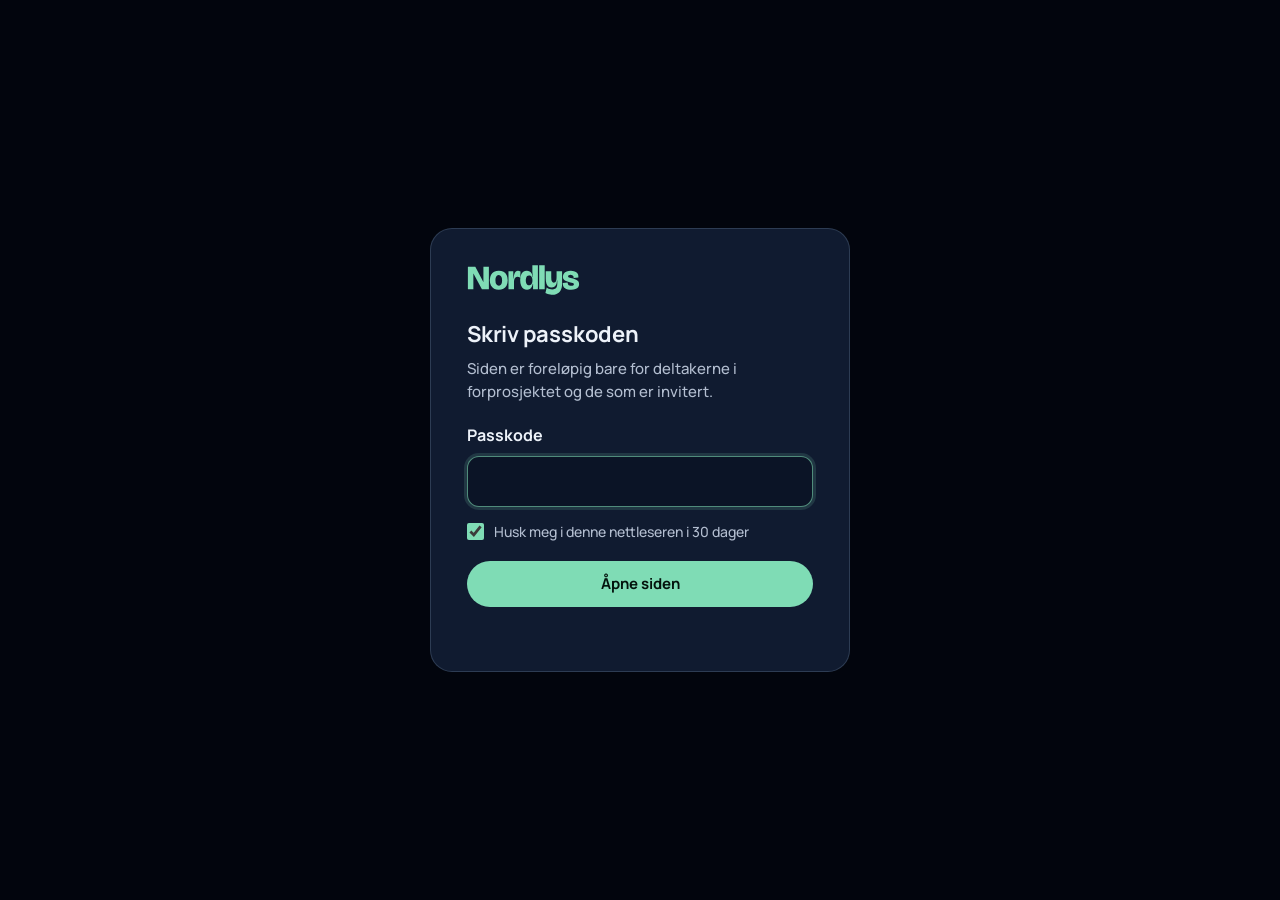
==== index.html @ d195fb76 "Nordlys: inngangen til nettsiden (passkode)" ====
<!doctype html>
<html lang="nb">
<head>
<meta charset="utf-8">
<meta name="viewport" content="width=device-width, initial-scale=1, viewport-fit=cover">
<title>Nordlys</title>
<meta name="robots" content="noindex, nofollow">
<meta name="referrer" content="no-referrer">
<meta name="theme-color" content="#02050D">
<link rel="icon" href="assets/node-mint.svg" type="image/svg+xml">
<style>
@font-face { font-family: 'Manrope'; src: url(assets/fonts/Manrope.ttf) format('truetype'); font-weight: 200 800; font-display: swap; }
:root { color-scheme: dark; --night: #02050D; --panel: #101B30; --panel-lo: #0B1426; --line2: rgba(170,200,235,0.19);
  --text: #EDF2F9; --text2: #B3BED0; --dim: #8492A8; --mint: #7FDCB5; --red: #FF8A78; }
* { box-sizing: border-box; }
[hidden] { display: none !important; }
html, body { height: 100%; }
body { margin: 0; background: var(--night); color: var(--text); font: 500 16px/1.55 'Manrope', system-ui, 'Segoe UI', sans-serif;
  -webkit-font-smoothing: antialiased; display: grid; place-items: center; padding: 24px 16px; }
.box { width: min(420px, 100%); background: var(--panel); border: 1px solid var(--line2); border-radius: 22px; padding: clamp(24px, 5vw, 36px); }
.box img { height: 30px; display: block; }
h1 { font-size: 22px; margin: 22px 0 6px; letter-spacing: -0.01em; }
p { margin: 0; color: var(--text2); font-size: 15px; }
label.f { display: block; font-weight: 700; margin: 20px 0 8px; }
input[type=password] { width: 100%; font: inherit; color: var(--text); background: var(--panel-lo); border: 1px solid var(--line2); border-radius: 12px; padding: 12px 14px; }
input[type=password]:focus { border-color: rgba(127,220,181,0.6); outline: none; box-shadow: 0 0 0 3px rgba(127,220,181,0.15); }
.husk { display: flex; gap: 10px; align-items: center; margin-top: 14px; font-size: 14px; color: var(--text2); cursor: pointer; }
.husk input { accent-color: var(--mint); width: 17px; height: 17px; margin: 0; }
button { width: 100%; margin-top: 18px; min-height: 46px; border-radius: 23px; border: 0; cursor: pointer; font: 700 15px/1 'Manrope', sans-serif; background: var(--mint); color: #04130D; }
button[disabled] { opacity: 0.6; cursor: default; }
.err { color: var(--red); font-size: 14px; margin-top: 12px; min-height: 1.2em; }
.wait { text-align: center; color: var(--dim); font-size: 15px; }
</style>
</head>
<body>
<p class="wait" id="vent" hidden>Åpner …</p>
<form class="box" id="skjema" novalidate hidden>
  <img src="assets/nordlys-wordmark-mint.svg" alt="Nordlys" width="113" height="30">
  <h1>Skriv passkoden</h1>
  <p>Siden er foreløpig bare for deltakerne i forprosjektet og de som er invitert.</p>
  <label class="f" for="kode">Passkode</label>
  <input type="password" id="kode" autocomplete="current-password" required>
  <label class="husk"><input type="checkbox" id="husk" checked> Husk meg i denne nettleseren i 30 dager</label>
  <button type="submit" id="send">Åpne siden</button>
  <p class="err" id="err" role="alert"></p>
</form>
<script>
(() => {
  'use strict';
  // Innholdet ligger i Supabase og gis bare ut av edge-funksjonen 'nettside' etter riktig passkode.
  // Tokenet fra et riktig forsøk huskes i localStorage (30 dager) hvis «Husk meg» er valgt, ellers bare i fanen.
  const FN = 'https://qwgtzrydzzkaiezyouxt.supabase.co/functions/v1/nettside';
  const KEY = 'sb_publishable_gUJZpDFXutZiMKjKLcMO-g_lXaAz4m3';
  const SKEY = 'nordlys-tilgang';
  const $ = (id) => document.getElementById(id);
  const lagre = {
    hent() { for (const s of [localStorage, sessionStorage]) { try { const v = JSON.parse(s.getItem(SKEY) || 'null'); if (v && v.exp * 1000 > Date.now()) return v.token; s.removeItem(SKEY); } catch {} } return null; },
    sett(token, exp, husk) { try { (husk ? localStorage : sessionStorage).setItem(SKEY, JSON.stringify({ token, exp })); } catch {} },
    slett() { for (const s of [localStorage, sessionStorage]) { try { s.removeItem(SKEY); } catch {} } },
  };

  async function hent(body) {
    const r = await fetch(FN, { method: 'POST', headers: { 'Content-Type': 'application/json', apikey: KEY, Authorization: 'Bearer ' + KEY }, body: JSON.stringify(body) });
    const d = await r.json().catch(() => ({}));
    return { status: r.status, d };
  }
  function vis(d) {
    window.NORDLYS_MEDIA = d.media || {};
    window.NORDLYS_LOGOUT = () => { lagre.slett(); location.reload(); };
    document.open();
    document.write(d.html);
    document.close();
  }
  function skjema(melding) {
    $('vent').hidden = true; $('skjema').hidden = false;
    $('err').textContent = melding || '';
    $('kode').focus();
  }

  $('skjema').addEventListener('submit', async (e) => {
    e.preventDefault();
    const kode = $('kode').value;
    if (!kode.trim()) return skjema('Skriv passkoden.');
    $('send').disabled = true; $('err').textContent = '';
    try {
      const { status, d } = await hent({ kode });
      if (status === 200 && d.ok) { lagre.sett(d.token, d.exp, $('husk').checked); vis(d); return; }
      skjema(status === 429 ? 'For mange forsøk. Vent et minutt og prøv igjen.' : status === 401 ? 'Feil passkode.' : 'Noe gikk galt. Prøv igjen om litt.');
    } catch { skjema('Fikk ikke kontakt. Sjekk nettforbindelsen og prøv igjen.'); }
    $('send').disabled = false;
  });

  (async () => {
    const token = lagre.hent();
    if (!token) return skjema();
    $('vent').hidden = false;
    try {
      const { status, d } = await hent({ token });
      if (status === 200 && d.ok) { lagre.sett(d.token, d.exp, !!localStorage.getItem(SKEY)); vis(d); return; }
      lagre.slett();
    } catch {}
    skjema();
  })();
})();
</script>
</body>
</html>
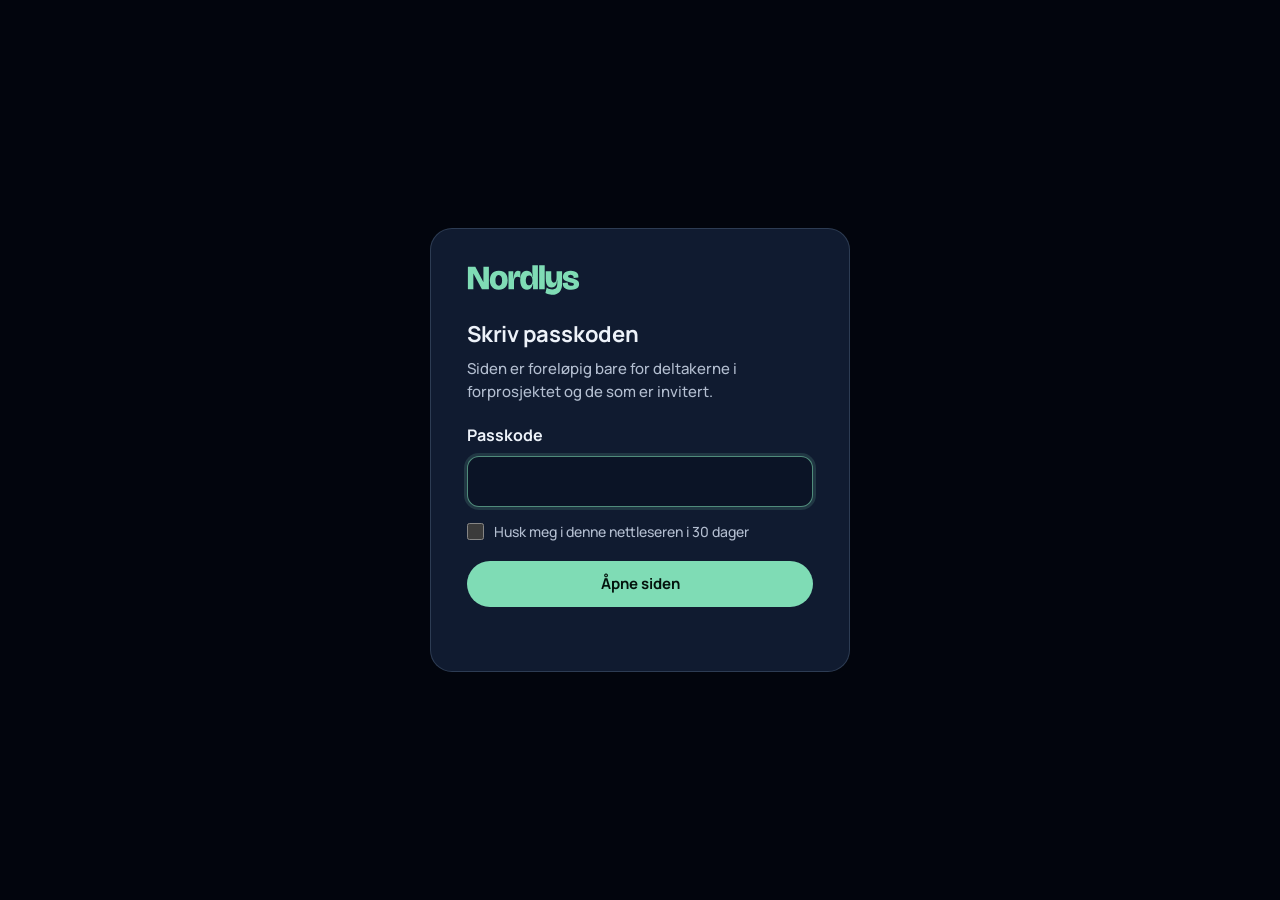
==== commit ba01b45b: "Side 2.0.2: «Husk meg» er ikke lenger forhåndsavkrysset" ====
--- a/index.html
+++ b/index.html
@@ -5,6 +5,7 @@
 <meta name="viewport" content="width=device-width, initial-scale=1, viewport-fit=cover">
 <title>Nordlys</title>
 <meta name="robots" content="noindex, nofollow">
+<meta name="version" content="2.0.2">
 <meta name="referrer" content="no-referrer">
 <meta name="theme-color" content="#02050D">
 <link rel="icon" href="assets/node-mint.svg" type="image/svg+xml">
@@ -40,7 +41,7 @@
   <p>Siden er foreløpig bare for deltakerne i forprosjektet og de som er invitert.</p>
   <label class="f" for="kode">Passkode</label>
   <input type="password" id="kode" autocomplete="current-password" required>
-  <label class="husk"><input type="checkbox" id="husk" checked> Husk meg i denne nettleseren i 30 dager</label>
+  <label class="husk"><input type="checkbox" id="husk"> Husk meg i denne nettleseren i 30 dager</label>
   <button type="submit" id="send">Åpne siden</button>
   <p class="err" id="err" role="alert"></p>
 </form>
